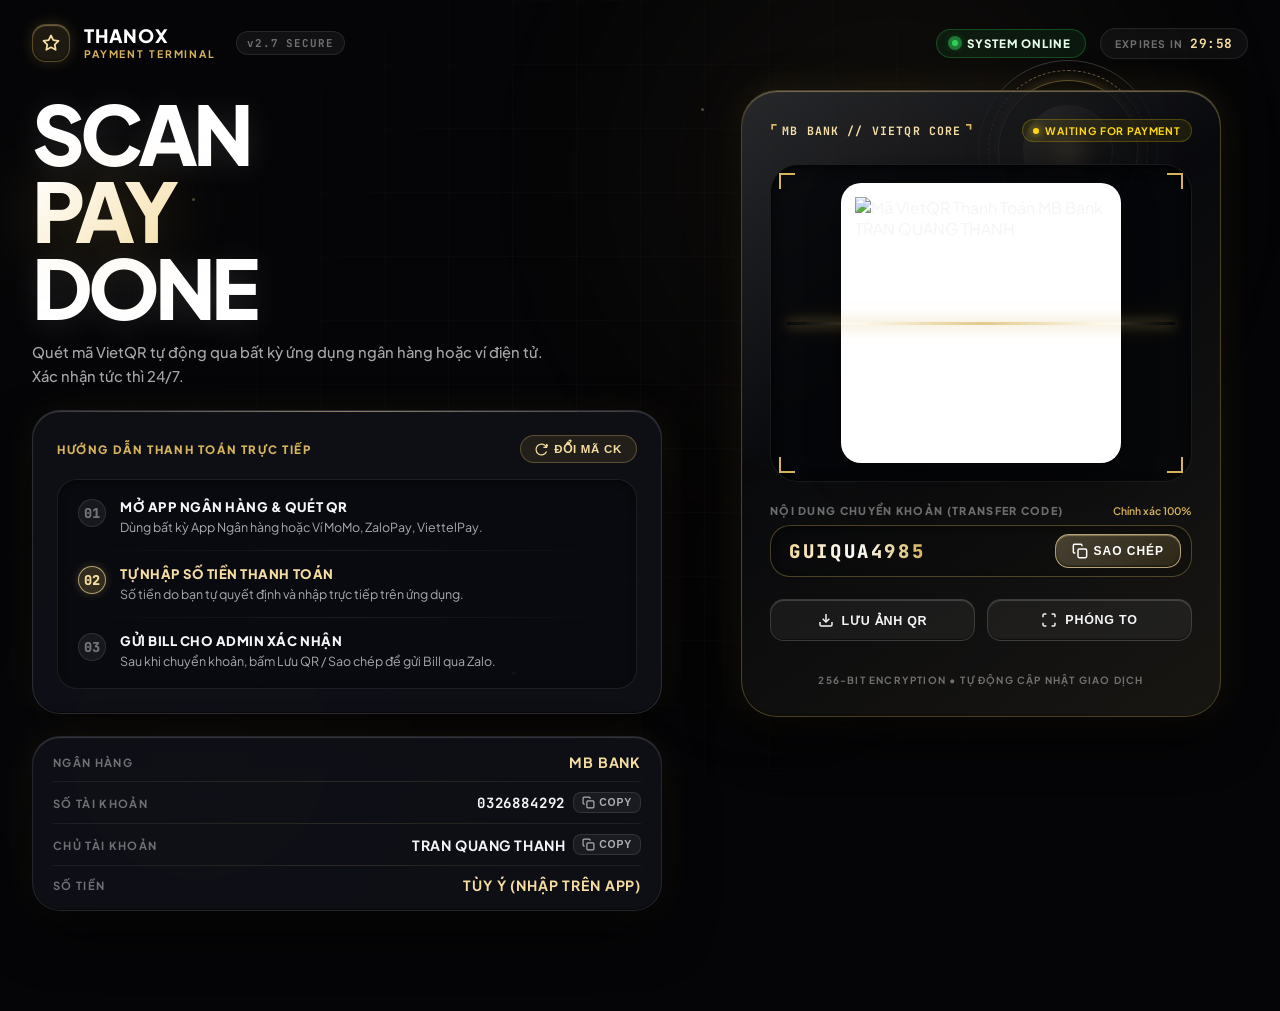
==== pay/index.html @ fd7932f0 "feat(payment): add Thanox QR Terminal payment center at /pay" ====
<!DOCTYPE html>
<html lang="vi">
<head>
    <meta charset="UTF-8">
    <meta name="viewport" content="width=device-width, initial-scale=1.0, viewport-fit=cover">
    <meta name="theme-color" content="#050505">
    <meta name="apple-mobile-web-app-capable" content="yes">
    <meta name="apple-mobile-web-app-status-bar-style" content="black-translucent">
    <title>THANOX QR TERMINAL — Cổng Thanh Toán Trực Tiếp</title>
    
    <!-- Premium Editorial & Monospace Typography -->
    <link rel="preconnect" href="https://fonts.googleapis.com">
    <link rel="preconnect" href="https://fonts.gstatic.com" crossorigin>
    <link href="https://fonts.googleapis.com/css2?family=Plus+Jakarta+Sans:wght@400;500;600;700;800;900&family=JetBrains+Mono:wght@500;600;700;800&display=swap" rel="stylesheet">
    
    <link rel="stylesheet" href="style.css">
</head>
<body class="terminal-body">
    <!-- 0. AMBIENT DEPTH LAYER & 3D SPATIAL ORB -->
    <div class="terminal-atmosphere" aria-hidden="true">
        <div class="ambient-glow glow-gold"></div>
        <div class="ambient-glow glow-white"></div>
        <div class="ambient-glow glow-accent"></div>
        <div class="hardware-grid-lines"></div>

        <!-- 3D Spatial Liquid Glass Orb ("Quả cầu xoay xoay") -->
        <div class="thanox-spatial-orb-stage">
            <div class="spatial-glass-sphere">
                <div class="orb-core-glow"></div>
                <div class="orb-orbital-ring ring-x"></div>
                <div class="orb-orbital-ring ring-y"></div>
                <div class="orb-orbital-ring ring-z"></div>
            </div>
        </div>

        <!-- Micro dust / photon particles -->
        <div class="photon p-1"></div>
        <div class="photon p-2"></div>
        <div class="photon p-3"></div>
        <div class="photon p-4"></div>
        <div class="photon p-5"></div>
    </div>

    <!-- Desktop Cursor Spotlight Glow -->
    <div class="cursor-spotlight" id="cursorSpotlight" aria-hidden="true"></div>

    <!-- 1. TOP MINIMAL HARDWARE HUD -->
    <header class="terminal-hud">
        <div class="hud-brand">
            <div class="brand-glyph">
                <svg viewBox="0 0 24 24" width="18" height="18" fill="none" stroke="currentColor" stroke-width="2.4" stroke-linecap="round" stroke-linejoin="round">
                    <polygon points="12 2 15.09 8.26 22 9.27 17 14.14 18.18 21.02 12 17.77 5.82 21.02 7 14.14 2 9.27 8.91 8.26 12 2"></polygon>
                </svg>
            </div>
            <div class="brand-titles">
                <span class="brand-name">THANOX</span>
                <span class="brand-sub">PAYMENT TERMINAL</span>
            </div>
            <span class="hud-chip">v2.7 SECURE</span>
        </div>

        <div class="hud-telemetry">
            <div class="telemetry-pill">
                <span class="pulse-indicator">
                    <span class="pulse-ring"></span>
                    <span class="pulse-core"></span>
                </span>
                <span class="telemetry-text">SYSTEM ONLINE</span>
            </div>
            <div class="hud-countdown" id="hudCountdown">
                <span class="countdown-label">EXPIRES IN</span>
                <span class="countdown-timer" id="timerValue">29:59</span>
            </div>
        </div>
    </header>

    <!-- 2. MAIN ASYMMETRIC FULLSCREEN TERMINAL CANVAS -->
    <main class="terminal-canvas">
        
        <!-- LEFT COLUMN: EDITORIAL TYPOGRAPHY & APPLE AMOUNT CONTROL -->
        <section class="canvas-col-left">
            <!-- Editorial Monumental Typography -->
            <div class="editorial-hero">
                <h1 class="hero-line hero-scan">SCAN</h1>
                <h1 class="hero-line hero-pay">PAY</h1>
                <h1 class="hero-line hero-done">DONE</h1>
            </div>

            <p class="terminal-intro">
                Quét mã VietQR tự động qua bất kỳ ứng dụng ngân hàng hoặc ví điện tử. Xác nhận tức thì 24/7.
            </p>

            <!-- Terminal Flow Guide (No fixed amount needed - user enters amount in banking app) -->
            <div class="terminal-flow-module glass-module">
                <div class="flow-header">
                    <span class="flow-tag">HƯỚNG DẪN THANH TOÁN TRỰC TIẾP</span>
                    <button type="button" class="btn-refresh-code" id="btnRefreshCode" title="Đổi mã nội dung chuyển khoản mới">
                        <svg viewBox="0 0 24 24" width="13" height="13" fill="none" stroke="currentColor" stroke-width="2.2">
                            <path d="M21.5 2v6h-6M21.34 15.57a10 10 0 1 1-.57-8.38l5.67-5.67"/>
                        </svg>
                        <span>ĐỔI MÃ CK</span>
                    </button>
                </div>

                <div class="flow-steps">
                    <div class="flow-step">
                        <span class="flow-step-idx">01</span>
                        <div class="flow-step-body">
                            <span class="flow-step-title">MỞ APP NGÂN HÀNG & QUÉT QR</span>
                            <span class="flow-step-desc">Dùng bất kỳ App Ngân hàng hoặc Ví MoMo, ZaloPay, ViettelPay.</span>
                        </div>
                    </div>
                    <div class="flow-hairline"></div>
                    <div class="flow-step">
                        <span class="flow-step-idx highlight-gold">02</span>
                        <div class="flow-step-body">
                            <span class="flow-step-title highlight-gold">TỰ NHẬP SỐ TIỀN THANH TOÁN</span>
                            <span class="flow-step-desc">Số tiền do bạn tự quyết định và nhập trực tiếp trên ứng dụng.</span>
                        </div>
                    </div>
                    <div class="flow-hairline"></div>
                    <div class="flow-step">
                        <span class="flow-step-idx">03</span>
                        <div class="flow-step-body">
                            <span class="flow-step-title">GỬI BILL CHO ADMIN XÁC NHẬN</span>
                            <span class="flow-step-desc">Sau khi chuyển khoản, bấm Lưu QR / Sao chép để gửi Bill qua Zalo.</span>
                        </div>
                    </div>
                </div>
            </div>

            <!-- Minimal Hardware Payment Specs -->
            <div class="hardware-specs glass-module">
                <div class="spec-row">
                    <span class="spec-label">NGÂN HÀNG</span>
                    <span class="spec-value highlight-gold">MB BANK</span>
                </div>
                <div class="spec-hairline"></div>
                <div class="spec-row">
                    <span class="spec-label">SỐ TÀI KHOẢN</span>
                    <div class="spec-value-action">
                        <span class="spec-value mono" id="specAccount">0326884292</span>
                        <button type="button" class="btn-mini-copy" data-copy="0326884292" title="Sao chép số tài khoản">
                            <svg viewBox="0 0 24 24" width="13" height="13" fill="none" stroke="currentColor" stroke-width="2.2"><rect x="9" y="9" width="13" height="13" rx="2" ry="2"></rect><path d="M5 15H4a2 2 0 0 1-2-2V4a2 2 0 0 1 2-2h9a2 2 0 0 1 2 2v1"></path></svg>
                            <span>COPY</span>
                        </button>
                    </div>
                </div>
                <div class="spec-hairline"></div>
                <div class="spec-row">
                    <span class="spec-label">CHỦ TÀI KHOẢN</span>
                    <div class="spec-value-action">
                        <span class="spec-value name-tag" id="specAccountName">TRAN QUANG THANH</span>
                        <button type="button" class="btn-mini-copy" data-copy="TRAN QUANG THANH" title="Sao chép tên chủ tài khoản">
                            <svg viewBox="0 0 24 24" width="13" height="13" fill="none" stroke="currentColor" stroke-width="2.2"><rect x="9" y="9" width="13" height="13" rx="2" ry="2"></rect><path d="M5 15H4a2 2 0 0 1-2-2V4a2 2 0 0 1 2-2h9a2 2 0 0 1 2 2v1"></path></svg>
                            <span>COPY</span>
                        </button>
                    </div>
                </div>
                <div class="spec-hairline"></div>
                <div class="spec-row">
                    <span class="spec-label">SỐ TIỀN</span>
                    <span class="spec-value highlight-gold">TÙY Ý (NHẬP TRÊN APP)</span>
                </div>
            </div>
        </section>

        <!-- CENTER COLUMN: THE FLOATING HARDWARE QR CORE -->
        <section class="canvas-col-core">
            <div class="hardware-qr-unit" id="hardwareQRUnit">
                
                <!-- Physical Terminal Hardware Frame -->
                <div class="hardware-chassis">
                    
                    <!-- Top Hardware Laser Etch Header -->
                    <div class="chassis-header">
                        <div class="chassis-marks">
                            <span class="bracket">⌜</span>
                            <span class="hardware-model">MB BANK // VIETQR CORE</span>
                            <span class="bracket">⌝</span>
                        </div>
                        <div class="chassis-status-tag">
                            <span class="dot-amber"></span>
                            <span id="terminalStateText">WAITING FOR PAYMENT</span>
                        </div>
                    </div>

                    <!-- Pure Crisp White QR Chamber -->
                    <div class="qr-chamber-wrap">
                        <div class="qr-corner corner-tl"></div>
                        <div class="qr-corner corner-tr"></div>
                        <div class="qr-corner corner-bl"></div>
                        <div class="qr-corner corner-br"></div>

                        <!-- Scannable Pure White Surface -->
                        <div class="qr-scannable-surface" id="qrSurface">
                            <img 
                                id="qrImage" 
                                class="qr-pure-img" 
                                src="https://img.vietqr.io/image/970422-0326884292-compact2.png?addInfo=TANGQUA4821&accountName=TRAN%20QUANG%20THANH" 
                                alt="Mã VietQR Thanh Toán MB Bank TRAN QUANG THANH"
                                crossorigin="anonymous"
                            >
                            <!-- Loading Spinner -->
                            <div class="qr-loader" id="qrLoader">
                                <div class="loader-spinner"></div>
                                <span class="loader-text">ĐANG TẠO MÃ QR...</span>
                            </div>
                        </div>

                        <!-- Scanline Laser Effect (strictly outside QR content) -->
                        <div class="qr-laser-glow" aria-hidden="true"></div>
                    </div>

                    <!-- Transfer Code Module -->
                    <div class="transfer-code-module">
                        <div class="code-label-row">
                            <span class="code-label">NỘI DUNG CHUYỂN KHOẢN (TRANSFER CODE)</span>
                            <span class="code-hint">Chính xác 100%</span>
                        </div>
                        <div class="code-box">
                            <span class="code-mono" id="transferCodeText">TANGQUA4821</span>
                            <button type="button" class="btn-copy-code" id="btnCopyCode" title="Sao chép nội dung chuyển khoản">
                                <svg viewBox="0 0 24 24" width="16" height="16" fill="none" stroke="currentColor" stroke-width="2.2"><rect x="9" y="9" width="13" height="13" rx="2" ry="2"></rect><path d="M5 15H4a2 2 0 0 1-2-2V4a2 2 0 0 1 2-2h9a2 2 0 0 1 2 2v1"></path></svg>
                                <span class="btn-copy-label">SAO CHÉP</span>
                            </button>
                        </div>
                    </div>

                    <!-- Hardware Action Buttons -->
                    <div class="chassis-actions">
                        <button type="button" class="btn-action-hardware" id="btnSaveQR">
                            <svg viewBox="0 0 24 24" width="16" height="16" fill="none" stroke="currentColor" stroke-width="2.2"><path d="M21 15v4a2 2 0 0 1-2 2H5a2 2 0 0 1-2-2v-4"></path><polyline points="7 10 12 15 17 10"></polyline><line x1="12" y1="15" x2="12" y2="3"></line></svg>
                            <span>LƯU ẢNH QR</span>
                        </button>
                        <button type="button" class="btn-action-hardware" id="btnExpandQR">
                            <svg viewBox="0 0 24 24" width="16" height="16" fill="none" stroke="currentColor" stroke-width="2.2"><path d="M8 3H5a2 2 0 0 0-2 2v3m18 0V5a2 2 0 0 0-2-2h-3m0 18h3a2 2 0 0 0 2-2v-3M3 16v3a2 2 0 0 0 2 2h3"></path></svg>
                            <span>PHÓNG TO</span>
                        </button>
                    </div>

                    <!-- Bottom Hardware Footer Marks -->
                    <div class="chassis-footer">
                        <span class="security-text">256-BIT ENCRYPTION • TỰ ĐỘNG CẬP NHẬT GIAO DỊCH</span>
                    </div>
                </div>
            </div>
        </section>

    </main>

    <!-- 3. DYNAMIC FLOATING BOTTOM ACTION LAYER (TRIGGERED ONLY WHEN COPY OR SAVE QR) -->
    <!-- Không để chữ tĩnh trên trang - xuất hiện mượt mà khi người dùng tương tác -->
    <aside class="floating-bill-action-layer" id="floatingBillLayer" aria-hidden="true">
        <div class="floating-bill-panel glass-strong">
            <div class="bill-info-block">
                <div class="bill-step-badge">
                    <span class="badge-icon">✓</span>
                    <span id="floatingActionTitle">ĐÃ SAO CHÉP / LƯU QR</span>
                </div>
                <div class="bill-step-text">
                    <span class="bill-main-notice">BƯỚC TIẾP THEO: QUÉT QR THANH TOÁN → GỬI BILL CHO ADMIN</span>
                    <span class="bill-sub-notice">Sau khi thanh toán thành công, hãy gửi hình chụp hóa đơn để Admin kích hoạt giao dịch tức thì.</span>
                </div>
            </div>

            <div class="bill-actions-block">
                <a href="https://zalo.me/0889696810" target="_blank" rel="noopener noreferrer" class="btn-send-bill-cta" id="btnSendBillAdmin">
                    <svg viewBox="0 0 24 24" width="18" height="18" fill="none" stroke="currentColor" stroke-width="2.2">
                        <path d="M22 2L11 13"></path>
                        <polygon points="22 2 15 22 11 13 2 9 22 2"></polygon>
                    </svg>
                    <span>GỬI BILL CHO ADMIN (ZALO)</span>
                </a>
                <div class="zalo-hotline-pill">
                    <span class="hotline-title">Zalo:</span>
                    <span class="hotline-num">0889 696 810</span>
                </div>
                <button type="button" class="btn-close-layer" id="btnCloseBillLayer" aria-label="Đóng thông báo">
                    ✕
                </button>
            </div>
        </div>
    </aside>

    <!-- 4. VISIONOS FULLSCREEN FOCUS MODE MODAL -->
    <div class="visionos-modal" id="focusModeModal" role="dialog" aria-modal="true" aria-hidden="true">
        <div class="modal-backdrop" id="modalBackdrop"></div>
        <div class="modal-hardware-card glass-strong">
            <div class="modal-header">
                <div class="modal-brand">
                    <span class="modal-title">THANOX TERMINAL</span>
                    <span class="modal-sub">MB BANK • TRAN QUANG THANH</span>
                </div>
                <button type="button" class="btn-modal-close" id="btnCloseModal" aria-label="Đóng">✕</button>
            </div>

            <div class="modal-qr-frame">
                <img id="modalQrImage" class="modal-qr-img" src="" alt="Mã QR Focus Mode">
            </div>

            <div class="modal-info-bar">
                <div class="modal-info-col">
                    <span class="m-label">SỐ TÀI KHOẢN</span>
                    <span class="m-val mono">0326884292</span>
                </div>
                <div class="modal-info-col">
                    <span class="m-label">NỘI DUNG CK</span>
                    <span class="m-val mono" id="modalCode">TANGQUA4821</span>
                </div>
            </div>

            <div class="modal-actions">
                <button type="button" class="btn-modal-action" id="btnModalSaveQR">
                    <svg viewBox="0 0 24 24" width="16" height="16" fill="none" stroke="currentColor" stroke-width="2.2"><path d="M21 15v4a2 2 0 0 1-2 2H5a2 2 0 0 1-2-2v-4"></path><polyline points="7 10 12 15 17 10"></polyline><line x1="12" y1="15" x2="12" y2="3"></line></svg>
                    <span>LƯU ẢNH QR</span>
                </button>
                <button type="button" class="btn-modal-action" id="btnModalCopyCode">
                    <svg viewBox="0 0 24 24" width="16" height="16" fill="none" stroke="currentColor" stroke-width="2.2"><rect x="9" y="9" width="13" height="13" rx="2" ry="2"></rect><path d="M5 15H4a2 2 0 0 1-2-2V4a2 2 0 0 1 2-2h9a2 2 0 0 1 2 2v1"></path></svg>
                    <span>COPY MÃ</span>
                </button>
            </div>
        </div>
    </div>

    <!-- 5. FLOATING MICRO TOAST -->
    <div class="terminal-toast" id="terminalToast" role="status" aria-live="polite">
        <span class="toast-icon">✓</span>
        <span class="toast-message" id="toastText">Đã sao chép vào bộ nhớ tạm!</span>
    </div>

    <script src="script.js"></script>
</body>
</html>
---- pay/style.css ----
/* ==========================================================================
   THANOX QR TERMINAL — MASTER STYLESHEET
   Concept: Futuristic Physical Payment Terminal turned into a Website
   Inspiration: Apple Pay, visionOS, Luxury Automotive Hardware UI
   ========================================================================== */

/* --------------------------------------------------------------------------
   0. ROOT DESIGN TOKENS & SYSTEM VARIABLES
   -------------------------------------------------------------------------- */
:root {
    /* Obsidian & Deep Void Palette */
    --color-void: #050507;
    --color-chassis: #0c0d12;
    --color-chassis-surface: rgba(18, 20, 28, 0.72);
    --color-chassis-deep: rgba(10, 11, 15, 0.85);

    /* Champagne Gold & Luxury Accents */
    --gold-primary: #D7B35A;
    --gold-bright: #F5DCA0;
    --gold-deep: #A78432;
    --gold-glow: rgba(215, 179, 90, 0.28);
    --gold-soft-bg: rgba(215, 179, 90, 0.08);
    --gold-border: rgba(215, 179, 90, 0.32);
    --gold-border-bright: rgba(245, 220, 160, 0.65);

    /* Clean Whites & Platinum Silver */
    --text-pure: #FFFFFF;
    --text-primary: #F5F5F7;
    --text-secondary: rgba(245, 245, 247, 0.68);
    --text-tertiary: rgba(245, 245, 247, 0.42);
    --text-muted: rgba(245, 245, 247, 0.25);

    /* System Status */
    --status-online: #30D158;
    --status-online-glow: rgba(48, 209, 88, 0.45);
    --status-amber: #FFD60A;
    --status-amber-glow: rgba(255, 214, 10, 0.4);

    /* Precision Glass & Hardware Borders */
    --glass-bevel: inset 0 1px 1px 0 rgba(255, 255, 255, 0.18), inset 0 -1px 1px 0 rgba(0, 0, 0, 0.5);
    --glass-bevel-gold: inset 0 1px 1px 0 rgba(245, 220, 160, 0.4), inset 0 -1px 2px 0 rgba(0, 0, 0, 0.6);
    --glass-border-hairline: 1px solid rgba(255, 255, 255, 0.09);
    --glass-border-mid: 1px solid rgba(255, 255, 255, 0.14);
    
    /* Hardware Chamfers & Radii */
    --radius-xs: 8px;
    --radius-sm: 14px;
    --radius-md: 20px;
    --radius-lg: 28px;
    --radius-xl: 36px;
    --radius-full: 9999px;

    /* Shadows & Depths */
    --shadow-terminal: 0 24px 60px -12px rgba(0, 0, 0, 0.8), 0 0 40px rgba(215, 179, 90, 0.07);
    --shadow-qr-core: 0 20px 50px rgba(0, 0, 0, 0.7), 0 0 35px rgba(215, 179, 90, 0.12);
    --shadow-floating-layer: 0 25px 70px rgba(0, 0, 0, 0.85), 0 0 40px rgba(215, 179, 90, 0.18);

    /* Typography */
    --font-main: 'Plus Jakarta Sans', -apple-system, BlinkMacSystemFont, 'SF Pro Display', Roboto, sans-serif;
    --font-mono: 'JetBrains Mono', 'SF Mono', Menlo, Consolas, monospace;
}

/* --------------------------------------------------------------------------
   1. RESET & FOUNDATIONS
   -------------------------------------------------------------------------- */
*, *::before, *::after {
    box-sizing: border-box;
    margin: 0;
    padding: 0;
    -webkit-font-smoothing: antialiased;
    -moz-osx-font-smoothing: grayscale;
}

html {
    background-color: var(--color-void);
    color: var(--text-primary);
    font-family: var(--font-main);
    font-size: 16px;
    overflow-x: hidden;
    scroll-behavior: smooth;
    min-height: 100%;
}

body.terminal-body {
    background-color: var(--color-void);
    color: var(--text-primary);
    min-height: 100vh;
    display: flex;
    flex-direction: column;
    position: relative;
    overflow-x: hidden;
}

/* --------------------------------------------------------------------------
   2. ATMOSPHERIC DEPTH & 3D SPATIAL ORB ("QUẢ CẦU XOAY XOAY")
   -------------------------------------------------------------------------- */
.terminal-atmosphere {
    position: fixed;
    inset: 0;
    pointer-events: none;
    z-index: 0;
    overflow: hidden;
}

.ambient-glow {
    position: absolute;
    border-radius: 50%;
    filter: blur(120px);
    opacity: 0.45;
}

.glow-gold {
    width: 650px;
    height: 650px;
    top: -150px;
    right: 5%;
    background: radial-gradient(circle, rgba(215, 179, 90, 0.22) 0%, rgba(215, 179, 90, 0.05) 55%, transparent 70%);
    animation: driftGlowGold 18s ease-in-out infinite alternate;
}

.glow-white {
    width: 500px;
    height: 500px;
    bottom: -100px;
    left: -50px;
    background: radial-gradient(circle, rgba(255, 255, 255, 0.12) 0%, transparent 65%);
    animation: driftGlowWhite 22s ease-in-out infinite alternate;
}

.glow-accent {
    width: 400px;
    height: 400px;
    top: 40%;
    left: 45%;
    background: radial-gradient(circle, rgba(215, 179, 90, 0.09) 0%, transparent 70%);
}

@keyframes driftGlowGold {
    0% { transform: translate(0, 0) scale(1); }
    100% { transform: translate(-60px, 40px) scale(1.15); }
}

@keyframes driftGlowWhite {
    0% { transform: translate(0, 0) scale(1); }
    100% { transform: translate(50px, -30px) scale(1.1); }
}

/* Technical Hairline Grid */
.hardware-grid-lines {
    position: absolute;
    inset: 0;
    background-image: 
        linear-gradient(to right, rgba(255, 255, 255, 0.02) 1px, transparent 1px),
        linear-gradient(to bottom, rgba(255, 255, 255, 0.02) 1px, transparent 1px);
    background-size: 64px 64px;
    mask-image: radial-gradient(circle at 50% 40%, black 20%, transparent 80%);
    -webkit-mask-image: radial-gradient(circle at 50% 40%, black 20%, transparent 80%);
}

/* 3D SPATIAL LIQUID GLASS ORB WITH CONCENTRIC ORBITAL RINGS */
.thanox-spatial-orb-stage {
    position: absolute;
    top: 40px;
    right: 8%;
    width: 220px;
    height: 220px;
    display: flex;
    align-items: center;
    justify-content: center;
    perspective: 1200px;
    pointer-events: none;
    opacity: 0.85;
}

.spatial-glass-sphere {
    position: relative;
    width: 90px;
    height: 90px;
    border-radius: 50%;
    background: radial-gradient(circle at 35% 35%, rgba(245, 220, 160, 0.42) 0%, rgba(215, 179, 90, 0.18) 45%, rgba(12, 13, 18, 0.6) 80%);
    backdrop-filter: blur(10px);
    border: 1.5px solid rgba(255, 255, 255, 0.3);
    box-shadow: 
        0 12px 45px rgba(215, 179, 90, 0.35),
        inset -6px -6px 18px rgba(0, 0, 0, 0.7),
        inset 6px 6px 22px rgba(255, 255, 255, 0.45);
    transform-style: preserve-3d;
    animation: floatSphere 7s ease-in-out infinite alternate;
}

.orb-core-glow {
    position: absolute;
    top: 50%;
    left: 50%;
    width: 48px;
    height: 48px;
    border-radius: 50%;
    transform: translate(-50%, -50%);
    background: radial-gradient(circle, rgba(245, 220, 160, 0.85) 0%, rgba(215, 179, 90, 0.3) 55%, transparent 80%);
    filter: blur(8px);
    animation: corePulse 3.5s ease-in-out infinite alternate;
}

/* 3D Concentric Orbital Rings */
.orb-orbital-ring {
    position: absolute;
    top: 50%;
    left: 50%;
    border-radius: 50%;
    pointer-events: none;
    transform-style: preserve-3d;
}

.ring-x {
    width: 140px;
    height: 140px;
    margin-top: -70px;
    margin-left: -70px;
    border: 1.5px solid rgba(215, 179, 90, 0.55);
    box-shadow: 0 0 12px rgba(215, 179, 90, 0.3);
    animation: spinRingX 9s linear infinite;
}

.ring-y {
    width: 160px;
    height: 160px;
    margin-top: -80px;
    margin-left: -80px;
    border: 1.2px dashed rgba(245, 220, 160, 0.5);
    animation: spinRingY 14s linear infinite reverse;
}

.ring-z {
    width: 180px;
    height: 180px;
    margin-top: -90px;
    margin-left: -90px;
    border: 1px solid rgba(255, 255, 255, 0.22);
    animation: spinRingZ 18s linear infinite;
}

@keyframes floatSphere {
    0% { transform: translateY(0) rotateX(0deg) rotateY(0deg); }
    100% { transform: translateY(-16px) rotateX(12deg) rotateY(18deg); }
}

@keyframes corePulse {
    0% { transform: translate(-50%, -50%) scale(0.85); opacity: 0.6; }
    100% { transform: translate(-50%, -50%) scale(1.15); opacity: 1; }
}

@keyframes spinRingX {
    0% { transform: rotateX(72deg) rotateY(18deg) rotateZ(0deg); }
    100% { transform: rotateX(72deg) rotateY(18deg) rotateZ(360deg); }
}

@keyframes spinRingY {
    0% { transform: rotateX(30deg) rotateY(70deg) rotateZ(0deg); }
    100% { transform: rotateX(30deg) rotateY(70deg) rotateZ(360deg); }
}

@keyframes spinRingZ {
    0% { transform: rotateX(55deg) rotateY(-40deg) rotateZ(0deg); }
    100% { transform: rotateX(55deg) rotateY(-40deg) rotateZ(360deg); }
}

/* Micro Photons */
.photon {
    position: absolute;
    border-radius: 50%;
    background: var(--gold-bright);
    pointer-events: none;
    opacity: 0.3;
    animation: photonFloat 16s infinite linear;
}
.p-1 { width: 3px; height: 3px; top: 22%; left: 15%; animation-duration: 18s; }
.p-2 { width: 2px; height: 2px; top: 48%; right: 25%; animation-duration: 22s; animation-delay: -4s; }
.p-3 { width: 3.5px; height: 3.5px; bottom: 25%; left: 40%; animation-duration: 20s; animation-delay: -7s; }
.p-4 { width: 2px; height: 2px; top: 75%; right: 12%; animation-duration: 15s; }
.p-5 { width: 3px; height: 3px; top: 12%; right: 45%; animation-duration: 25s; animation-delay: -10s; }

@keyframes photonFloat {
    0% { transform: translateY(0); opacity: 0.1; }
    50% { transform: translateY(-40px); opacity: 0.5; }
    100% { transform: translateY(-80px); opacity: 0.1; }
}

/* Desktop Spotlight Glow */
.cursor-spotlight {
    position: fixed;
    top: 0;
    left: 0;
    width: 500px;
    height: 500px;
    border-radius: 50%;
    background: radial-gradient(circle, rgba(215, 179, 90, 0.05) 0%, transparent 65%);
    transform: translate(-50%, -50%);
    pointer-events: none;
    z-index: 1;
    opacity: 0;
    transition: opacity 0.3s ease;
}

/* --------------------------------------------------------------------------
   3. TOP MINIMAL HARDWARE HUD
   -------------------------------------------------------------------------- */
.terminal-hud {
    position: relative;
    z-index: 10;
    width: 100%;
    max-width: 1280px;
    margin: 0 auto;
    padding: 24px 32px 12px 32px;
    display: flex;
    align-items: center;
    justify-content: space-between;
    animation: iosDropIn 0.8s cubic-bezier(0.16, 1, 0.3, 1) both;
}

.hud-brand {
    display: flex;
    align-items: center;
    gap: 14px;
}

.brand-glyph {
    width: 38px;
    height: 38px;
    border-radius: var(--radius-sm);
    background: rgba(215, 179, 90, 0.12);
    border: 1px solid var(--gold-border);
    display: flex;
    align-items: center;
    justify-content: center;
    color: var(--gold-bright);
    box-shadow: 0 0 15px rgba(215, 179, 90, 0.2), var(--glass-bevel-gold);
    transition: transform 0.3s cubic-bezier(0.175, 0.885, 0.32, 1.275);
}

.brand-glyph:hover {
    transform: rotate(15deg) scale(1.1);
}

.brand-titles {
    display: flex;
    flex-direction: column;
}

.brand-name {
    font-size: 1.15rem;
    font-weight: 900;
    letter-spacing: 0.06em;
    color: var(--text-pure);
    line-height: 1.1;
}

.brand-sub {
    font-size: 0.65rem;
    font-weight: 700;
    letter-spacing: 0.18em;
    color: var(--gold-primary);
    text-transform: uppercase;
}

.hud-chip {
    font-family: var(--font-mono);
    font-size: 0.68rem;
    font-weight: 700;
    letter-spacing: 0.08em;
    padding: 4px 10px;
    border-radius: var(--radius-full);
    background: rgba(255, 255, 255, 0.05);
    border: var(--glass-border-hairline);
    color: var(--text-tertiary);
    margin-left: 6px;
}

.hud-telemetry {
    display: flex;
    align-items: center;
    gap: 14px;
}

.telemetry-pill {
    display: flex;
    align-items: center;
    gap: 8px;
    padding: 6px 14px;
    border-radius: var(--radius-full);
    background: rgba(48, 209, 88, 0.08);
    border: 1px solid rgba(48, 209, 88, 0.28);
    backdrop-filter: blur(12px);
    transition: transform 0.25s ease;
}

.telemetry-pill:hover {
    transform: scale(1.04);
}

.pulse-indicator {
    position: relative;
    width: 8px;
    height: 8px;
    display: flex;
    align-items: center;
    justify-content: center;
}

.pulse-core {
    width: 6px;
    height: 6px;
    border-radius: 50%;
    background-color: var(--status-online);
    box-shadow: 0 0 8px var(--status-online);
}

.pulse-ring {
    position: absolute;
    width: 14px;
    height: 14px;
    border-radius: 50%;
    background: var(--status-online-glow);
    animation: pulseRing 2.2s cubic-bezier(0.16, 1, 0.3, 1) infinite;
}

@keyframes pulseRing {
    0% { transform: scale(0.5); opacity: 0.9; }
    100% { transform: scale(2.4); opacity: 0; }
}

.telemetry-text {
    font-size: 0.72rem;
    font-weight: 800;
    letter-spacing: 0.08em;
    color: #e5fbe9;
}

.hud-countdown {
    display: flex;
    align-items: center;
    gap: 7px;
    padding: 6px 14px;
    border-radius: var(--radius-full);
    background: rgba(255, 255, 255, 0.04);
    border: var(--glass-border-hairline);
    transition: transform 0.25s ease;
}

.hud-countdown:hover {
    transform: scale(1.04);
}

.countdown-label {
    font-size: 0.65rem;
    font-weight: 700;
    letter-spacing: 0.12em;
    color: var(--text-tertiary);
}

.countdown-timer {
    font-family: var(--font-mono);
    font-size: 0.8rem;
    font-weight: 700;
    color: var(--gold-bright);
    letter-spacing: 0.04em;
}

/* iOS 27 Entrance Keyframes */
@keyframes iosDropIn {
    0% {
        opacity: 0;
        transform: translateY(-20px) scale(0.98);
        filter: blur(6px);
    }
    100% {
        opacity: 1;
        transform: translateY(0) scale(1);
        filter: blur(0);
    }
}

@keyframes iosSlideUpHero {
    0% {
        opacity: 0;
        transform: translateY(30px) scale(0.97);
        filter: blur(8px);
    }
    100% {
        opacity: 1;
        transform: translateY(0) scale(1);
        filter: blur(0);
    }
}

@keyframes iosScaleUpCore {
    0% {
        opacity: 0;
        transform: translateY(35px) scale(0.93);
        filter: blur(10px);
    }
    100% {
        opacity: 1;
        transform: translateY(0) scale(1);
        filter: blur(0);
    }
}

/* --------------------------------------------------------------------------
   4. MAIN ASYMMETRIC FULLSCREEN CANVAS
   -------------------------------------------------------------------------- */
.terminal-canvas {
    position: relative;
    z-index: 10;
    width: 100%;
    max-width: 1280px;
    margin: 0 auto;
    padding: 16px 32px 100px 32px;
    display: grid;
    grid-template-columns: 1.18fr 1fr;
    gap: 52px;
    align-items: start;
    flex: 1;
}

/* Glass Module Primitive */
.glass-module {
    background: var(--color-chassis-surface);
    backdrop-filter: blur(28px) saturate(160%);
    -webkit-backdrop-filter: blur(28px) saturate(160%);
    border: var(--glass-border-hairline);
    border-radius: var(--radius-lg);
    box-shadow: var(--glass-bevel), var(--shadow-terminal);
    transition: transform 0.4s cubic-bezier(0.16, 1, 0.3, 1), box-shadow 0.4s ease, border-color 0.4s ease;
}

.glass-module:hover {
    border-color: rgba(255, 255, 255, 0.18);
    box-shadow: var(--glass-bevel), 0 28px 70px -10px rgba(0, 0, 0, 0.85), 0 0 35px rgba(215, 179, 90, 0.12);
}

/* --------------------------------------------------------------------------
   5. LEFT COLUMN: EDITORIAL & FLOW GUIDE
   -------------------------------------------------------------------------- */
.canvas-col-left {
    display: flex;
    flex-direction: column;
    gap: 22px;
    animation: iosSlideUpHero 0.9s cubic-bezier(0.16, 1, 0.3, 1) 0.12s both;
}

/* Huge Editorial Typography */
.editorial-hero {
    display: flex;
    flex-direction: column;
    margin-top: 4px;
    user-select: none;
}

.hero-line {
    font-size: clamp(3.4rem, 6.4vw, 5.8rem);
    font-weight: 900;
    letter-spacing: -0.06em;
    line-height: 0.94;
    text-transform: uppercase;
    transition: transform 0.35s cubic-bezier(0.175, 0.885, 0.32, 1.275), filter 0.35s ease;
}

.hero-line:hover {
    transform: translateX(8px);
}

.hero-scan {
    color: var(--text-pure);
    text-shadow: 0 4px 30px rgba(255, 255, 255, 0.12);
}

.hero-pay {
    background: linear-gradient(135deg, #FFFFFF 0%, #F5DCA0 35%, #D7B35A 70%, #B89234 100%);
    -webkit-background-clip: text;
    -webkit-text-fill-color: transparent;
    filter: drop-shadow(0 6px 35px rgba(215, 179, 90, 0.3));
    animation: pulseGoldText 6s ease-in-out infinite alternate;
}

@keyframes pulseGoldText {
    0% { filter: drop-shadow(0 4px 25px rgba(215, 179, 90, 0.25)); }
    100% { filter: drop-shadow(0 8px 45px rgba(245, 220, 160, 0.5)); }
}

.hero-done {
    color: var(--text-pure);
    text-shadow: 0 4px 30px rgba(255, 255, 255, 0.12);
}

.terminal-intro {
    font-size: 0.92rem;
    font-weight: 500;
    line-height: 1.6;
    color: var(--text-secondary);
    max-width: 520px;
    margin-top: -6px;
}

/* Terminal Flow Guide Module (Direct & Flexible Payment) */
.terminal-flow-module {
    padding: 24px;
    display: flex;
    flex-direction: column;
    gap: 16px;
    border: 1px solid rgba(255, 255, 255, 0.12);
    position: relative;
    overflow: hidden;
}

.terminal-flow-module::before {
    content: '';
    position: absolute;
    top: 0;
    left: 0;
    right: 0;
    height: 1px;
    background: linear-gradient(90deg, transparent, rgba(245, 220, 160, 0.45), transparent);
}

.flow-header {
    display: flex;
    align-items: center;
    justify-content: space-between;
}

.flow-tag {
    font-size: 0.72rem;
    font-weight: 800;
    letter-spacing: 0.14em;
    color: var(--gold-primary);
    text-transform: uppercase;
}

.btn-refresh-code {
    background: rgba(215, 179, 90, 0.1);
    border: 1px solid var(--gold-border);
    color: var(--gold-bright);
    padding: 6px 14px;
    border-radius: var(--radius-full);
    font-size: 0.72rem;
    font-weight: 700;
    letter-spacing: 0.06em;
    display: flex;
    align-items: center;
    gap: 6px;
    cursor: pointer;
    transition: all 0.25s ease;
}

.btn-refresh-code:hover {
    background: rgba(215, 179, 90, 0.22);
    border-color: var(--gold-bright);
    transform: translateY(-1px);
    box-shadow: 0 4px 15px rgba(215, 179, 90, 0.25);
}

.btn-refresh-code:active {
    transform: scale(0.96);
}

.flow-steps {
    display: flex;
    flex-direction: column;
    gap: 14px;
    background: rgba(8, 9, 13, 0.6);
    border: 1px solid rgba(255, 255, 255, 0.08);
    border-radius: var(--radius-md);
    padding: 18px 20px;
    box-shadow: inset 0 2px 6px rgba(0, 0, 0, 0.5);
}

.flow-step {
    display: flex;
    align-items: flex-start;
    gap: 14px;
}

.flow-step-idx {
    font-family: var(--font-mono);
    font-size: 0.85rem;
    font-weight: 900;
    color: var(--text-tertiary);
    background: rgba(255, 255, 255, 0.06);
    border: 1px solid rgba(255, 255, 255, 0.1);
    width: 28px;
    height: 28px;
    border-radius: 50%;
    display: flex;
    align-items: center;
    justify-content: center;
    flex-shrink: 0;
    margin-top: 1px;
}

.flow-step-idx.highlight-gold {
    color: var(--gold-bright);
    background: rgba(215, 179, 90, 0.2);
    border-color: var(--gold-border-bright);
    box-shadow: 0 0 10px rgba(215, 179, 90, 0.25);
}

.flow-step-body {
    display: flex;
    flex-direction: column;
    gap: 3px;
}

.flow-step-title {
    font-size: 0.82rem;
    font-weight: 800;
    letter-spacing: 0.04em;
    color: var(--text-primary);
    text-transform: uppercase;
}

.flow-step-title.highlight-gold {
    color: var(--gold-bright);
}

.flow-step-desc {
    font-size: 0.78rem;
    color: var(--text-secondary);
    line-height: 1.45;
}

.flow-hairline {
    width: 100%;
    height: 1px;
    background: linear-gradient(90deg, transparent, rgba(255, 255, 255, 0.08), transparent);
}

/* Minimal Hardware Payment Specs */
.hardware-specs {
    padding: 16px 20px;
    display: flex;
    flex-direction: column;
    gap: 10px;
}

.spec-row {
    display: flex;
    align-items: center;
    justify-content: space-between;
}

.spec-label {
    font-size: 0.7rem;
    font-weight: 700;
    letter-spacing: 0.12em;
    color: var(--text-tertiary);
    text-transform: uppercase;
}

.spec-value {
    font-size: 0.88rem;
    font-weight: 700;
    color: var(--text-primary);
}

.spec-value.highlight-gold {
    color: var(--gold-bright);
    letter-spacing: 0.06em;
}

.spec-value.mono {
    font-family: var(--font-mono);
    letter-spacing: 0.06em;
}

.spec-value.name-tag {
    letter-spacing: 0.04em;
}

.spec-value-action {
    display: flex;
    align-items: center;
    gap: 8px;
}

.btn-mini-copy {
    background: rgba(255, 255, 255, 0.05);
    border: 1px solid rgba(255, 255, 255, 0.1);
    border-radius: var(--radius-xs);
    padding: 3px 8px;
    color: var(--text-secondary);
    font-size: 0.65rem;
    font-weight: 700;
    letter-spacing: 0.08em;
    display: flex;
    align-items: center;
    gap: 4px;
    cursor: pointer;
    transition: all 0.2s ease;
}

.btn-mini-copy:hover {
    background: rgba(215, 179, 90, 0.15);
    border-color: var(--gold-border);
    color: var(--gold-bright);
}

.btn-mini-copy:active {
    transform: scale(0.92);
}

.spec-hairline {
    width: 100%;
    height: 1px;
    background: linear-gradient(90deg, rgba(255, 255, 255, 0.06), rgba(215, 179, 90, 0.15), rgba(255, 255, 255, 0.06));
}

/* --------------------------------------------------------------------------
   6. CENTER COLUMN: FLOATING HARDWARE QR CORE
   -------------------------------------------------------------------------- */
.canvas-col-core {
    display: flex;
    justify-content: center;
    animation: iosScaleUpCore 1s cubic-bezier(0.16, 1, 0.3, 1) 0.22s both;
}

.hardware-qr-unit {
    width: 100%;
    max-width: 480px;
    perspective: 1200px;
    transform-style: preserve-3d;
}

/* Physical Terminal Chassis */
.hardware-chassis {
    background: var(--color-chassis-deep);
    border-radius: var(--radius-xl);
    border: 1px solid var(--gold-border);
    box-shadow: var(--shadow-qr-core), var(--glass-bevel-gold);
    backdrop-filter: blur(35px) saturate(160%);
    -webkit-backdrop-filter: blur(35px) saturate(160%);
    padding: 28px;
    display: flex;
    flex-direction: column;
    gap: 22px;
    position: relative;
    overflow: hidden;
    transform-style: preserve-3d;
    transition: transform 0.25s cubic-bezier(0.16, 1, 0.3, 1), box-shadow 0.4s ease, border-color 0.4s ease;
    animation: chassisFloat 8s ease-in-out infinite alternate, chassisAuraPulse 7s ease-in-out infinite alternate;
}

@keyframes chassisFloat {
    0% { transform: translateY(0); }
    100% { transform: translateY(-8px); }
}

@keyframes chassisAuraPulse {
    0% {
        border-color: rgba(215, 179, 90, 0.32);
        box-shadow: 0 20px 50px rgba(0, 0, 0, 0.7), 0 0 30px rgba(215, 179, 90, 0.1);
    }
    100% {
        border-color: rgba(245, 220, 160, 0.58);
        box-shadow: 0 25px 65px rgba(0, 0, 0, 0.8), 0 0 48px rgba(215, 179, 90, 0.26);
    }
}

.hardware-chassis::before {
    content: '';
    position: absolute;
    inset: 0;
    border-radius: inherit;
    background: linear-gradient(145deg, rgba(255, 255, 255, 0.12) 0%, transparent 40%, rgba(215, 179, 90, 0.08) 100%);
    pointer-events: none;
}

/* Top Hardware Laser Etch Header */
.chassis-header {
    display: flex;
    align-items: center;
    justify-content: space-between;
}

.chassis-marks {
    display: flex;
    align-items: center;
    gap: 4px;
    font-family: var(--font-mono);
    font-size: 0.72rem;
    font-weight: 700;
    letter-spacing: 0.1em;
    color: var(--gold-bright);
}

.bracket {
    font-size: 0.95rem;
    color: var(--gold-primary);
    transition: transform 0.3s ease;
}

.hardware-chassis:hover .bracket {
    transform: scale(1.2);
    color: var(--gold-bright);
}

.chassis-status-tag {
    display: flex;
    align-items: center;
    gap: 6px;
    font-size: 0.65rem;
    font-weight: 700;
    letter-spacing: 0.08em;
    color: var(--status-amber);
    background: rgba(255, 214, 10, 0.08);
    border: 1px solid rgba(255, 214, 10, 0.22);
    padding: 4px 10px;
    border-radius: var(--radius-full);
}

.dot-amber {
    width: 6px;
    height: 6px;
    border-radius: 50%;
    background: var(--status-amber);
    box-shadow: 0 0 8px var(--status-amber);
    animation: amberPulse 2s infinite alternate;
}

@keyframes amberPulse {
    0% { transform: scale(0.8); opacity: 0.7; }
    100% { transform: scale(1.2); opacity: 1; box-shadow: 0 0 12px var(--status-amber); }
}

/* Pure Crisp White QR Chamber */
.qr-chamber-wrap {
    position: relative;
    width: 100%;
    padding: 18px;
    background: rgba(5, 6, 9, 0.75);
    border: 1px solid rgba(255, 255, 255, 0.08);
    border-radius: var(--radius-lg);
    box-shadow: inset 0 2px 12px rgba(0, 0, 0, 0.75);
    display: flex;
    align-items: center;
    justify-content: center;
}

/* Precision Corner Technical Brackets with iOS Breathing */
.qr-corner {
    position: absolute;
    width: 16px;
    height: 16px;
    border-color: var(--gold-primary);
    border-style: solid;
    pointer-events: none;
    animation: bracketAura 3.5s ease-in-out infinite alternate;
}

@keyframes bracketAura {
    0% { opacity: 0.7; filter: drop-shadow(0 0 2px rgba(215, 179, 90, 0.2)); }
    100% { opacity: 1; filter: drop-shadow(0 0 6px rgba(245, 220, 160, 0.7)); }
}

.corner-tl { top: 8px; left: 8px; border-width: 2px 0 0 2px; }
.corner-tr { top: 8px; right: 8px; border-width: 2px 2px 0 0; }
.corner-bl { bottom: 8px; left: 8px; border-width: 0 0 2px 2px; }
.corner-br { bottom: 8px; right: 8px; border-width: 0 2px 2px 0; }

/* Scannable Pure White Surface - NO FILTER, CRISP SCANNING */
.qr-scannable-surface {
    background: #FFFFFF;
    border-radius: var(--radius-md);
    padding: 14px;
    box-shadow: 0 10px 35px rgba(0, 0, 0, 0.4);
    display: flex;
    align-items: center;
    justify-content: center;
    position: relative;
    width: 280px;
    height: 280px;
    overflow: hidden;
    transition: transform 0.35s cubic-bezier(0.175, 0.885, 0.32, 1.275);
}

.qr-scannable-surface:hover {
    transform: scale(1.02);
}

.qr-pure-img {
    width: 100%;
    height: 100%;
    object-fit: contain;
    display: block;
    image-rendering: -webkit-optimize-contrast;
    image-rendering: crisp-edges;
    transition: opacity 0.3s ease;
}

/* Loading Spinner */
.qr-loader {
    position: absolute;
    inset: 0;
    background: rgba(255, 255, 255, 0.92);
    display: flex;
    flex-direction: column;
    align-items: center;
    justify-content: center;
    gap: 12px;
    opacity: 0;
    pointer-events: none;
    transition: opacity 0.25s ease;
}

.qr-loader.active {
    opacity: 1;
    pointer-events: auto;
}

.loader-spinner {
    width: 36px;
    height: 36px;
    border: 3px solid rgba(215, 179, 90, 0.2);
    border-top-color: var(--gold-deep);
    border-radius: 50%;
    animation: spinLoader 0.8s linear infinite;
}

@keyframes spinLoader {
    to { transform: rotate(360deg); }
}

.loader-text {
    font-size: 0.75rem;
    font-weight: 700;
    color: #1a1a1a;
    letter-spacing: 0.05em;
}

/* Enhanced Laser Glow Bar with High-Tech iOS Particle Trail */
.qr-laser-glow {
    position: absolute;
    left: 16px;
    right: 16px;
    height: 3px;
    background: linear-gradient(90deg, transparent 0%, rgba(245, 220, 160, 0.35) 20%, rgba(215, 179, 90, 1) 50%, rgba(245, 220, 160, 0.35) 80%, transparent 100%);
    box-shadow: 0 0 12px rgba(215, 179, 90, 0.85), 0 0 25px rgba(215, 179, 90, 0.4);
    pointer-events: none;
    opacity: 0.7;
    animation: laserScanSmooth 3.8s cubic-bezier(0.45, 0, 0.55, 1) infinite alternate;
}

@keyframes laserScanSmooth {
    0% { top: 20px; opacity: 0.25; transform: scaleX(0.85); }
    50% { opacity: 0.85; transform: scaleX(1); }
    100% { top: calc(100% - 22px); opacity: 0.25; transform: scaleX(0.85); }
}

/* Transfer Code Module */
.transfer-code-module {
    display: flex;
    flex-direction: column;
    gap: 8px;
}

.code-label-row {
    display: flex;
    align-items: center;
    justify-content: space-between;
}

.code-label {
    font-size: 0.68rem;
    font-weight: 800;
    letter-spacing: 0.12em;
    color: var(--text-tertiary);
    text-transform: uppercase;
}

.code-hint {
    font-size: 0.65rem;
    font-weight: 600;
    color: var(--gold-primary);
}

.code-box {
    display: flex;
    align-items: center;
    justify-content: space-between;
    background: rgba(6, 7, 10, 0.75);
    border: 1px solid var(--gold-border);
    border-radius: var(--radius-md);
    padding: 8px 10px 8px 18px;
    box-shadow: inset 0 2px 6px rgba(0, 0, 0, 0.6);
    transition: border-color 0.3s ease, box-shadow 0.3s ease;
}

.code-box:hover {
    border-color: var(--gold-border-bright);
    box-shadow: inset 0 2px 6px rgba(0, 0, 0, 0.6), 0 0 16px rgba(215, 179, 90, 0.2);
}

/* Apple Pay Card Metallic Shimmer Text */
.code-mono {
    font-family: var(--font-mono);
    font-size: 1.18rem;
    font-weight: 800;
    letter-spacing: 0.14em;
    background: linear-gradient(90deg, #F5DCA0 0%, #FFFFFF 25%, #D7B35A 50%, #F5DCA0 75%, #FFFFFF 100%);
    background-size: 200% auto;
    -webkit-background-clip: text;
    -webkit-text-fill-color: transparent;
    animation: goldTextSheen 4.5s linear infinite;
}

@keyframes goldTextSheen {
    0% { background-position: 0% center; }
    100% { background-position: 200% center; }
}

/* iOS Spring Buttons */
.btn-copy-code {
    background: linear-gradient(135deg, rgba(245, 220, 160, 0.25) 0%, rgba(215, 179, 90, 0.15) 100%);
    border: 1px solid var(--gold-border-bright);
    color: var(--text-pure);
    padding: 8px 16px;
    border-radius: var(--radius-sm);
    font-size: 0.75rem;
    font-weight: 800;
    letter-spacing: 0.08em;
    display: flex;
    align-items: center;
    gap: 6px;
    cursor: pointer;
    transition: transform 0.35s cubic-bezier(0.175, 0.885, 0.32, 1.275), box-shadow 0.25s ease, background 0.25s ease;
    box-shadow: var(--glass-bevel-gold);
    position: relative;
    overflow: hidden;
}

.btn-copy-code:hover {
    background: linear-gradient(135deg, rgba(245, 220, 160, 0.4) 0%, rgba(215, 179, 90, 0.25) 100%);
    box-shadow: 0 0 20px rgba(215, 179, 90, 0.4);
    transform: translateY(-2px) scale(1.03);
}

.btn-copy-code:active {
    transform: scale(0.92) !important;
    transition-duration: 0.08s !important;
}

/* Hardware Action Buttons */
.chassis-actions {
    display: grid;
    grid-template-columns: 1fr 1fr;
    gap: 12px;
}

.btn-action-hardware {
    background: rgba(255, 255, 255, 0.05);
    border: var(--glass-border-mid);
    color: var(--text-primary);
    padding: 12px 16px;
    border-radius: var(--radius-sm);
    font-size: 0.78rem;
    font-weight: 700;
    letter-spacing: 0.06em;
    display: flex;
    align-items: center;
    justify-content: center;
    gap: 8px;
    cursor: pointer;
    transition: transform 0.35s cubic-bezier(0.175, 0.885, 0.32, 1.275), box-shadow 0.25s ease, background 0.25s ease;
    box-shadow: var(--glass-bevel);
    position: relative;
    overflow: hidden;
}

.btn-action-hardware:hover {
    background: rgba(255, 255, 255, 0.12);
    border-color: rgba(255, 255, 255, 0.32);
    color: var(--text-pure);
    transform: translateY(-2px) scale(1.02);
    box-shadow: 0 6px 18px rgba(0, 0, 0, 0.4);
}

.btn-action-hardware:active {
    transform: scale(0.92) !important;
    transition-duration: 0.08s !important;
}

.chassis-footer {
    text-align: center;
    padding-top: 4px;
}

.security-text {
    font-size: 0.62rem;
    font-weight: 700;
    letter-spacing: 0.12em;
    color: var(--text-tertiary);
    text-transform: uppercase;
}

/* --------------------------------------------------------------------------
   7. DYNAMIC FLOATING BOTTOM ACTION LAYER (TRIGGERED AFTER COPY / SAVE)
   -------------------------------------------------------------------------- */
.floating-bill-action-layer {
    position: fixed;
    bottom: 24px;
    left: 50%;
    transform: translateX(-50%) translateY(140%) scale(0.94);
    z-index: 100;
    width: 90%;
    max-width: 920px;
    opacity: 0;
    pointer-events: none;
    transition: transform 0.65s cubic-bezier(0.34, 1.56, 0.64, 1), opacity 0.4s ease;
}

.floating-bill-action-layer.active {
    transform: translateX(-50%) translateY(0) scale(1);
    opacity: 1;
    pointer-events: auto;
}

.floating-bill-panel {
    background: rgba(14, 16, 22, 0.88);
    border: 1px solid var(--gold-border-bright);
    box-shadow: var(--shadow-floating-layer), 0 0 35px rgba(215, 179, 90, 0.25), var(--glass-bevel-gold);
    backdrop-filter: blur(35px) saturate(180%);
    -webkit-backdrop-filter: blur(35px) saturate(180%);
    border-radius: var(--radius-lg);
    padding: 16px 24px;
    display: flex;
    align-items: center;
    justify-content: space-between;
    gap: 20px;
}

.bill-info-block {
    display: flex;
    flex-direction: column;
    gap: 4px;
}

.bill-step-badge {
    display: flex;
    align-items: center;
    gap: 6px;
    font-size: 0.72rem;
    font-weight: 800;
    letter-spacing: 0.08em;
    color: var(--status-online);
}

.badge-icon {
    width: 16px;
    height: 16px;
    border-radius: 50%;
    background: rgba(48, 209, 88, 0.2);
    border: 1px solid var(--status-online);
    display: flex;
    align-items: center;
    justify-content: center;
    font-size: 0.65rem;
}

.bill-main-notice {
    font-size: 0.88rem;
    font-weight: 800;
    letter-spacing: 0.02em;
    color: var(--text-pure);
}

.bill-sub-notice {
    font-size: 0.75rem;
    color: var(--text-secondary);
}

.bill-actions-block {
    display: flex;
    align-items: center;
    gap: 12px;
    flex-shrink: 0;
}

.btn-send-bill-cta {
    background: linear-gradient(135deg, #F5DCA0 0%, #D7B35A 60%, #B89234 100%);
    border: none;
    color: #0c0d12;
    padding: 12px 20px;
    border-radius: var(--radius-sm);
    font-size: 0.82rem;
    font-weight: 800;
    letter-spacing: 0.06em;
    display: flex;
    align-items: center;
    gap: 8px;
    text-decoration: none;
    box-shadow: 0 6px 20px rgba(215, 179, 90, 0.35);
    cursor: pointer;
    transition: all 0.25s ease;
}

.btn-send-bill-cta:hover {
    transform: translateY(-2px);
    box-shadow: 0 8px 25px rgba(215, 179, 90, 0.5);
    filter: brightness(1.08);
}

.btn-send-bill-cta:active {
    transform: scale(0.96);
}

.zalo-hotline-pill {
    display: flex;
    align-items: center;
    gap: 6px;
    padding: 10px 14px;
    border-radius: var(--radius-sm);
    background: rgba(255, 255, 255, 0.05);
    border: var(--glass-border-hairline);
    font-family: var(--font-mono);
    font-size: 0.78rem;
}

.hotline-title {
    color: var(--text-tertiary);
    font-weight: 600;
}

.hotline-num {
    color: var(--gold-bright);
    font-weight: 700;
}

.btn-close-layer {
    background: rgba(255, 255, 255, 0.06);
    border: 1px solid rgba(255, 255, 255, 0.1);
    color: var(--text-tertiary);
    width: 32px;
    height: 32px;
    border-radius: 50%;
    display: flex;
    align-items: center;
    justify-content: center;
    font-size: 0.85rem;
    cursor: pointer;
    transition: all 0.2s ease;
}

.btn-close-layer:hover {
    background: rgba(255, 255, 255, 0.15);
    color: var(--text-pure);
}

/* --------------------------------------------------------------------------
   8. VISIONOS FULLSCREEN FOCUS MODE MODAL
   -------------------------------------------------------------------------- */
.visionos-modal {
    position: fixed;
    inset: 0;
    z-index: 1000;
    display: flex;
    align-items: center;
    justify-content: center;
    opacity: 0;
    pointer-events: none;
    transition: opacity 0.35s ease;
}

.visionos-modal.active {
    opacity: 1;
    pointer-events: auto;
}

.modal-backdrop {
    position: absolute;
    inset: 0;
    background: rgba(5, 5, 7, 0.82);
    backdrop-filter: blur(45px) brightness(0.3);
    -webkit-backdrop-filter: blur(45px) brightness(0.3);
}

.modal-hardware-card {
    position: relative;
    z-index: 2;
    width: 90%;
    max-width: 440px;
    background: rgba(14, 16, 22, 0.92);
    border: 1px solid var(--gold-border-bright);
    border-radius: var(--radius-xl);
    box-shadow: 0 30px 80px rgba(0, 0, 0, 0.9), 0 0 50px rgba(215, 179, 90, 0.25), var(--glass-bevel-gold);
    padding: 28px;
    display: flex;
    flex-direction: column;
    gap: 20px;
    transform: scale(0.92) translateY(20px);
    transition: transform 0.4s cubic-bezier(0.16, 1, 0.3, 1);
}

.visionos-modal.active .modal-hardware-card {
    transform: scale(1) translateY(0);
}

.modal-header {
    display: flex;
    align-items: center;
    justify-content: space-between;
}

.modal-brand {
    display: flex;
    flex-direction: column;
}

.modal-title {
    font-size: 1.1rem;
    font-weight: 900;
    letter-spacing: 0.06em;
    color: var(--text-pure);
}

.modal-sub {
    font-size: 0.72rem;
    font-weight: 700;
    color: var(--gold-bright);
    letter-spacing: 0.08em;
}

.btn-modal-close {
    width: 36px;
    height: 36px;
    border-radius: 50%;
    background: rgba(255, 255, 255, 0.08);
    border: var(--glass-border-hairline);
    color: var(--text-secondary);
    font-size: 1rem;
    display: flex;
    align-items: center;
    justify-content: center;
    cursor: pointer;
    transition: all 0.2s ease;
}

.btn-modal-close:hover {
    background: rgba(255, 255, 255, 0.18);
    color: var(--text-pure);
}

.modal-qr-frame {
    background: #FFFFFF;
    border-radius: var(--radius-md);
    padding: 16px;
    box-shadow: 0 10px 30px rgba(0, 0, 0, 0.5);
    display: flex;
    align-items: center;
    justify-content: center;
    width: 100%;
    aspect-ratio: 1;
}

.modal-qr-img {
    width: 100%;
    height: 100%;
    object-fit: contain;
    display: block;
}

.modal-info-bar {
    display: grid;
    grid-template-columns: 1fr 1fr;
    gap: 12px;
    background: rgba(8, 9, 13, 0.75);
    border: 1px solid rgba(255, 255, 255, 0.08);
    border-radius: var(--radius-sm);
    padding: 12px 16px;
}

.modal-info-col {
    display: flex;
    flex-direction: column;
}

.m-label {
    font-size: 0.65rem;
    font-weight: 700;
    color: var(--text-tertiary);
    letter-spacing: 0.1em;
}

.m-val {
    font-size: 0.95rem;
    font-weight: 800;
    color: var(--text-pure);
}

.m-val.mono {
    font-family: var(--font-mono);
    color: var(--gold-bright);
}

.modal-actions {
    display: grid;
    grid-template-columns: 1fr 1fr;
    gap: 12px;
}

.btn-modal-action {
    background: rgba(255, 255, 255, 0.08);
    border: 1px solid var(--gold-border);
    color: var(--text-pure);
    padding: 12px;
    border-radius: var(--radius-sm);
    font-size: 0.8rem;
    font-weight: 700;
    letter-spacing: 0.06em;
    display: flex;
    align-items: center;
    justify-content: center;
    gap: 8px;
    cursor: pointer;
    transition: all 0.2s ease;
}

.btn-modal-action:hover {
    background: rgba(215, 179, 90, 0.2);
    border-color: var(--gold-bright);
}

/* --------------------------------------------------------------------------
   9. FLOATING MICRO TOAST
   -------------------------------------------------------------------------- */
.terminal-toast {
    position: fixed;
    top: 28px;
    left: 50%;
    transform: translateX(-50%) translateY(-60px);
    z-index: 2000;
    background: rgba(14, 16, 22, 0.92);
    border: 1px solid var(--gold-border-bright);
    box-shadow: 0 15px 40px rgba(0, 0, 0, 0.8), 0 0 25px rgba(215, 179, 90, 0.3), var(--glass-bevel-gold);
    backdrop-filter: blur(25px);
    -webkit-backdrop-filter: blur(25px);
    border-radius: var(--radius-full);
    padding: 10px 22px;
    display: flex;
    align-items: center;
    gap: 10px;
    opacity: 0;
    pointer-events: none;
    transition: transform 0.4s cubic-bezier(0.16, 1, 0.3, 1), opacity 0.3s ease;
}

.terminal-toast.active {
    transform: translateX(-50%) translateY(0);
    opacity: 1;
}

.toast-icon {
    width: 20px;
    height: 20px;
    border-radius: 50%;
    background: var(--gold-primary);
    color: #0c0d12;
    display: flex;
    align-items: center;
    justify-content: center;
    font-size: 0.75rem;
    font-weight: 900;
}

.toast-message {
    font-size: 0.82rem;
    font-weight: 700;
    color: var(--text-pure);
    letter-spacing: 0.02em;
}

/* --------------------------------------------------------------------------
   10. RESPONSIVE BREAKPOINTS (MOBILE & TABLET ADAPTATIONS)
   -------------------------------------------------------------------------- */
@media (max-width: 1024px) {
    .terminal-canvas {
        grid-template-columns: 1fr;
        gap: 36px;
        padding: 12px 24px 80px 24px;
    }

    .canvas-col-core {
        order: 1;
    }

    .canvas-col-left {
        order: 2;
    }

    .editorial-hero {
        text-align: center;
        align-items: center;
    }

    .terminal-intro {
        text-align: center;
        margin: 0 auto;
    }

    .thanox-spatial-orb-stage {
        top: 20px;
        right: 2%;
        width: 150px;
        height: 150px;
        opacity: 0.5;
    }

    .spatial-glass-sphere {
        width: 60px;
        height: 60px;
    }

    .ring-x { width: 100px; height: 100px; margin-top: -50px; margin-left: -50px; }
    .ring-y { width: 115px; height: 115px; margin-top: -57px; margin-left: -57px; }
    .ring-z { width: 130px; height: 130px; margin-top: -65px; margin-left: -65px; }

    .floating-bill-panel {
        flex-direction: column;
        align-items: stretch;
        text-align: center;
    }

    .bill-info-block {
        align-items: center;
    }

    .bill-actions-block {
        justify-content: center;
        flex-wrap: wrap;
    }
}

@media (max-width: 640px) {
    .terminal-hud {
        padding: 16px 18px 8px 18px;
    }

    .hud-chip {
        display: none;
    }

    .terminal-canvas {
        padding: 8px 16px 100px 16px;
    }

    .hero-line {
        font-size: 2.8rem;
    }

    .qr-scannable-surface {
        width: 230px;
        height: 230px;
        padding: 10px;
    }

    .quick-pill-grid {
        grid-template-columns: repeat(2, 1fr);
    }

    .btn-send-bill-cta {
        width: 100%;
        justify-content: center;
    }

    .floating-bill-action-layer {
        width: 94%;
        bottom: 16px;
    }
}

/* --------------------------------------------------------------------------
   11. IOS 27 LIQUID TOUCH RIPPLE & AMBIENT MOTION UTILITIES
   -------------------------------------------------------------------------- */
.ios-liquid-ripple {
    position: absolute;
    border-radius: 50%;
    background: radial-gradient(circle, rgba(255, 255, 255, 0.45) 0%, rgba(245, 220, 160, 0.25) 45%, transparent 75%);
    pointer-events: none;
    transform: scale(0);
    animation: liquidRippleAnim 0.55s cubic-bezier(0.16, 1, 0.3, 1) forwards;
    z-index: 10;
}

@keyframes liquidRippleAnim {
    0% { transform: scale(0); opacity: 0.9; }
    100% { transform: scale(1); opacity: 0; }
}
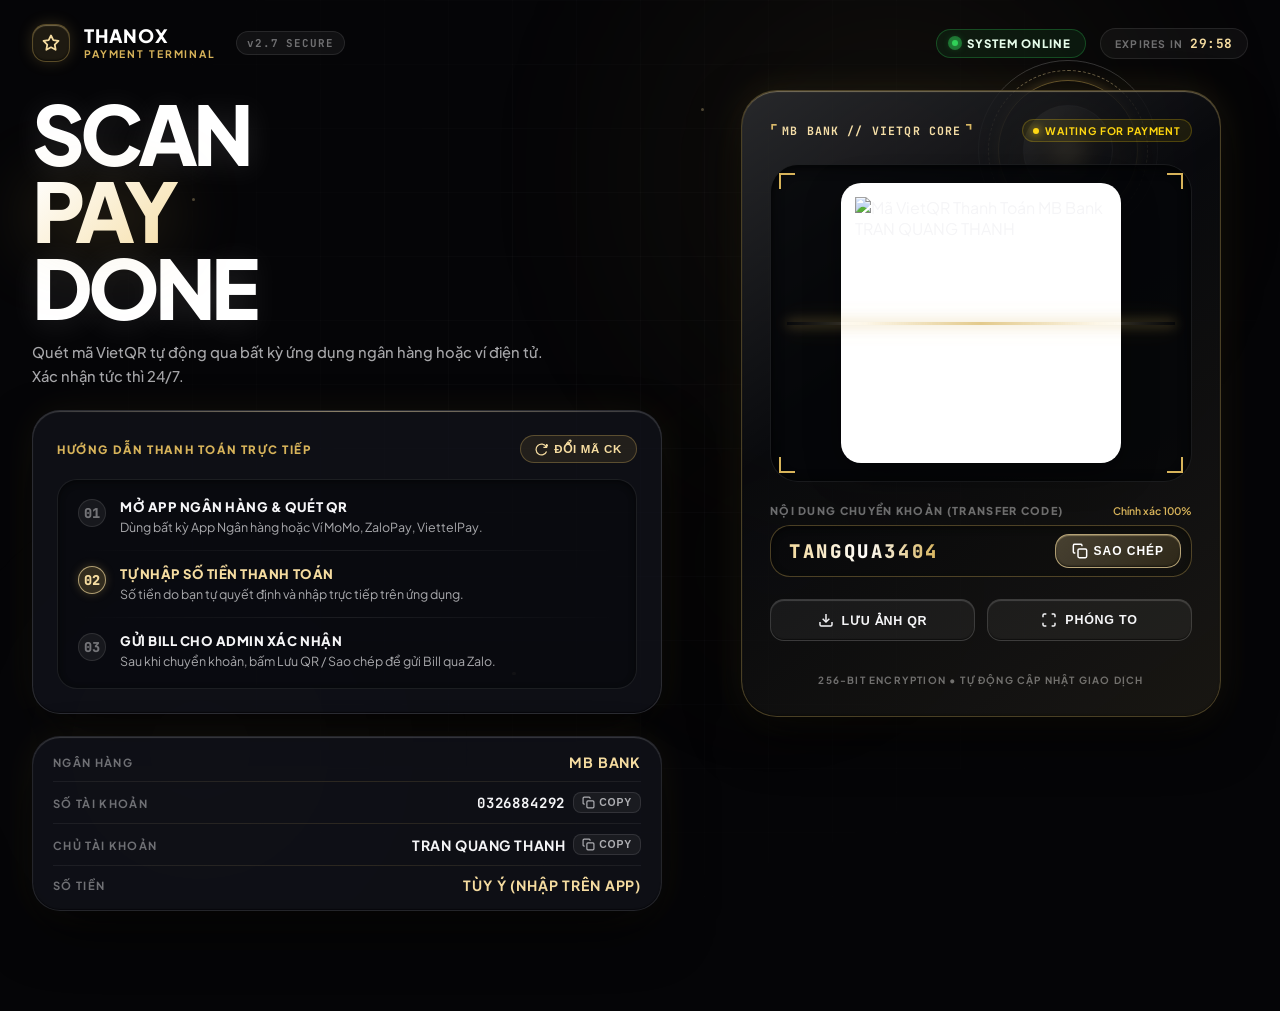
==== commit 2ccb43ba: "fix(zalo): prevent exit warning in Zalo webview and enable native long press save" ====
--- a/pay/index.html
+++ b/pay/index.html
@@ -299,6 +299,12 @@
                 <img id="modalQrImage" class="modal-qr-img" src="" alt="Mã QR Focus Mode">
             </div>
 
+            <!-- Mobile & Zalo Long-Press Save Hint -->
+            <div class="modal-save-hint">
+                <span class="hint-icon">💡</span>
+                <span>Chạm giữ vào ảnh 1 giây &rarr; Chọn <strong>"Lưu ảnh"</strong> để tải về máy</span>
+            </div>
+
             <div class="modal-info-bar">
                 <div class="modal-info-col">
                     <span class="m-label">SỐ TÀI KHOẢN</span>
--- a/pay/style.css
+++ b/pay/style.css
@@ -994,6 +994,10 @@
     image-rendering: -webkit-optimize-contrast;
     image-rendering: crisp-edges;
     transition: opacity 0.3s ease;
+    -webkit-touch-callout: default !important;
+    -webkit-user-select: auto !important;
+    user-select: auto !important;
+    pointer-events: auto !important;
 }
 
 /* Loading Spinner */
@@ -1465,6 +1469,39 @@
     height: 100%;
     object-fit: contain;
     display: block;
+    -webkit-touch-callout: default !important;
+    -webkit-user-select: auto !important;
+    user-select: auto !important;
+    pointer-events: auto !important;
+}
+
+/* Mobile & Zalo Long-Press Guidance Badge */
+.modal-save-hint {
+    display: flex;
+    align-items: center;
+    justify-content: center;
+    gap: 8px;
+    background: rgba(215, 179, 90, 0.1);
+    border: 1px solid rgba(215, 179, 90, 0.32);
+    border-radius: var(--radius-full);
+    padding: 8px 16px;
+    font-size: 0.76rem;
+    font-weight: 600;
+    color: var(--gold-bright);
+    text-align: center;
+    box-shadow: 0 0 16px rgba(215, 179, 90, 0.12);
+    animation: hintAura 3s ease-in-out infinite alternate;
+}
+
+.modal-save-hint strong {
+    color: #FFFFFF;
+    text-decoration: underline;
+    text-underline-offset: 2px;
+}
+
+@keyframes hintAura {
+    0% { transform: scale(0.98); opacity: 0.9; }
+    100% { transform: scale(1.01); opacity: 1; box-shadow: 0 0 20px rgba(215, 179, 90, 0.28); }
 }
 
 .modal-info-bar {
